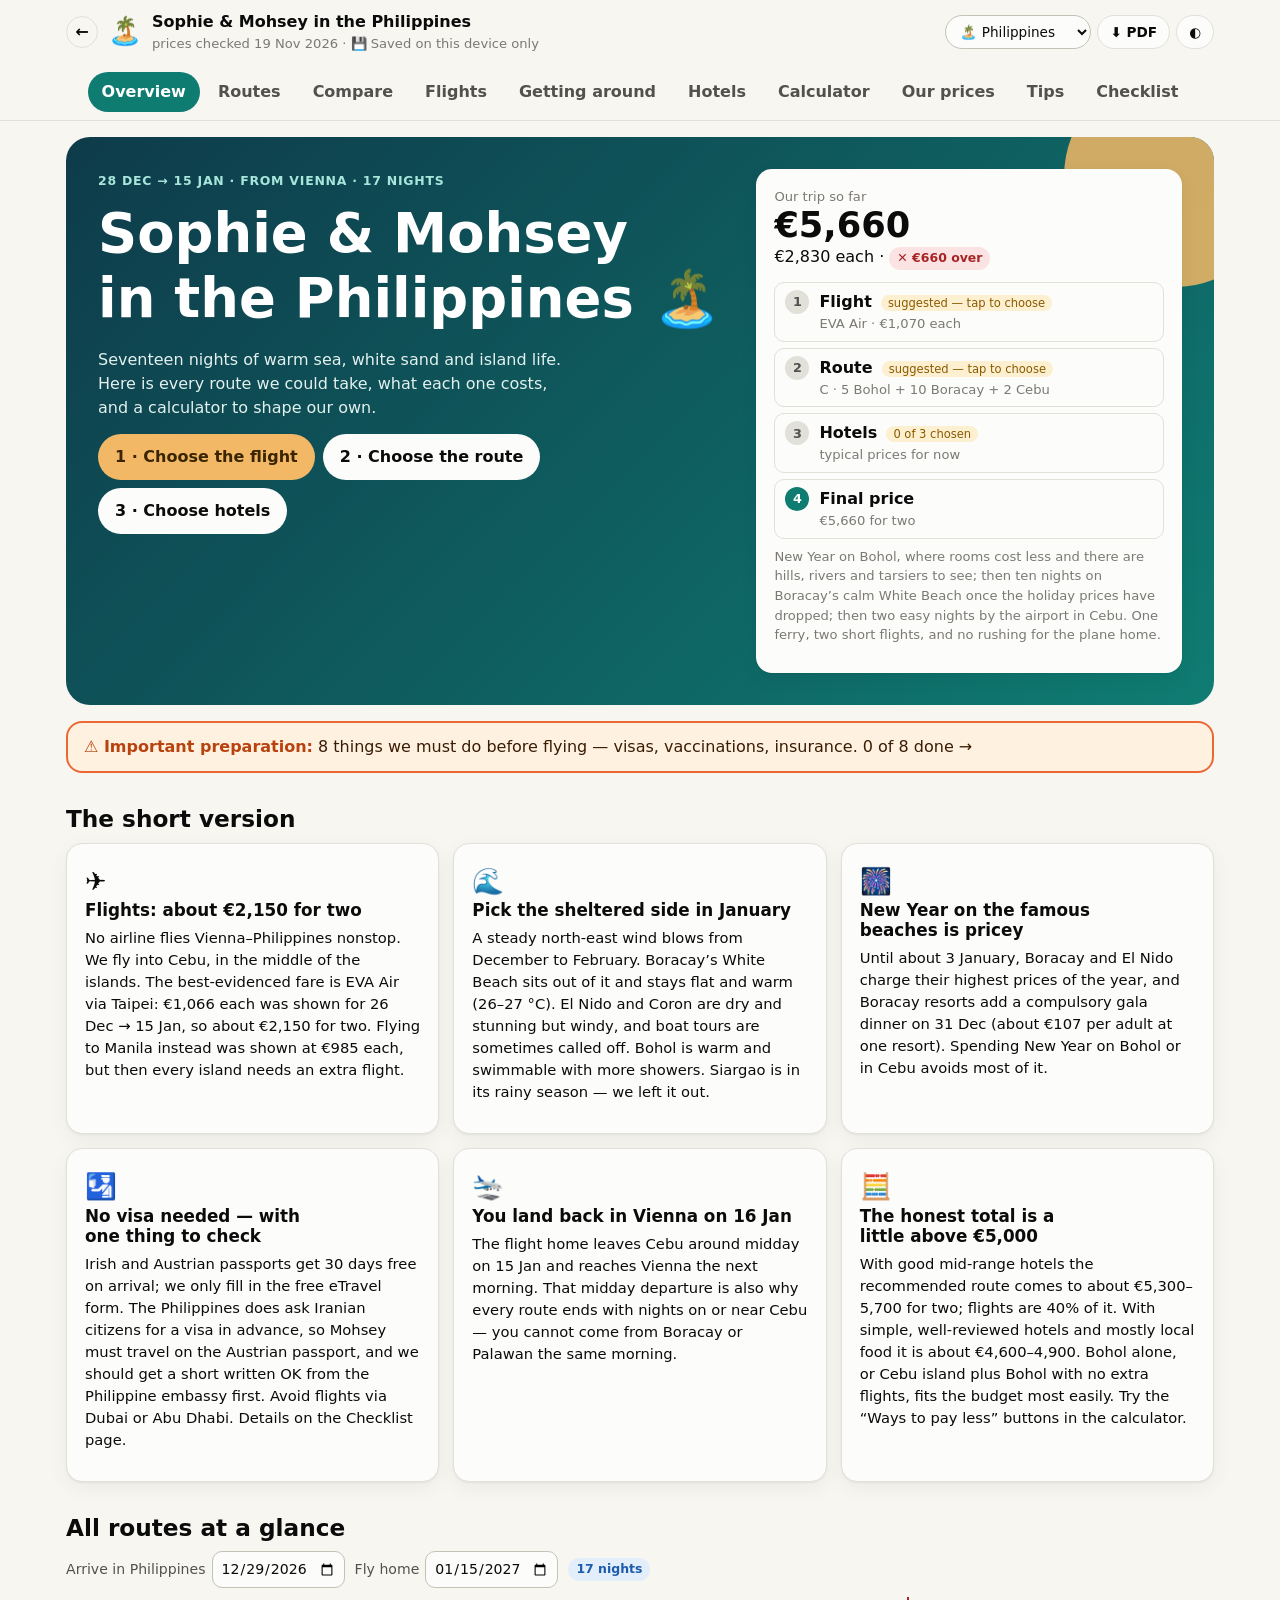
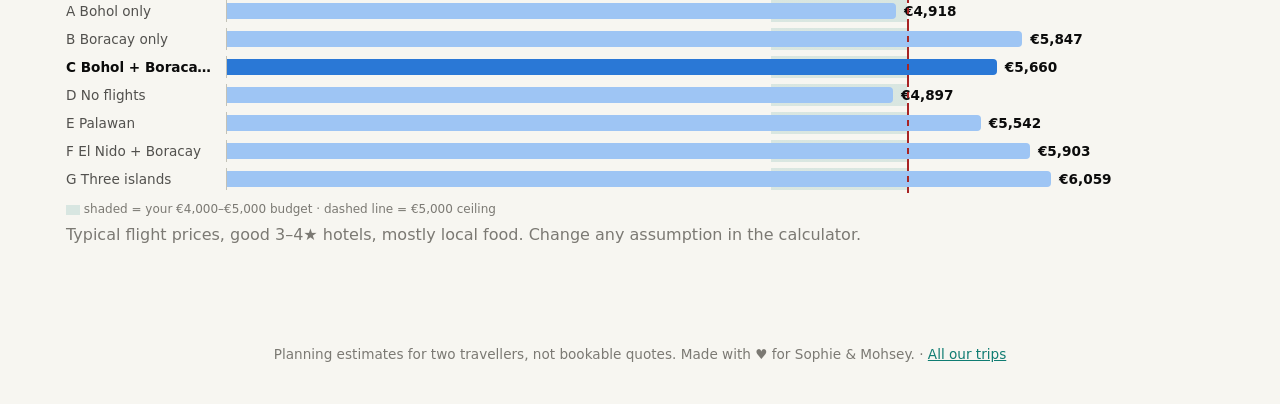
==== philippines/index.html @ cd27efe8 "Add Philippines trip Co-Authored-By: Claude Fable 5.2 <noreply@anthropic.com> Claude-Session: https:" ====
<!doctype html>
<html lang="en">
<head>
<meta charset="utf-8">
<meta name="viewport" content="width=device-width, initial-scale=1">
<title>Our trip</title>
<meta name="description" content="Our trip planner: routes, prices, flights, hotels and a live budget calculator.">
<meta name="robots" content="noindex">
<link rel="icon" href="data:image/svg+xml,<svg xmlns='http://www.w3.org/2000/svg' viewBox='0 0 100 100'><text y='.9em' font-size='90'>🧳</text></svg>">
<link rel="stylesheet" href="../shared/styles.css">
</head>
<body>
<header class="top">
  <div class="brand"><a class="home" href="../" title="All our trips">←</a><span class="logo" id="logo">🧳</span><div><b id="brand">Our trip</b><small>prices checked <span id="updated"></span> · <span id="sync" class="sync off">💾 Saved on this device only</span></small></div></div>
  <div class="top-actions"><select id="tripsw" class="tripsw" aria-label="Switch trip"></select><button class="btn small" id="print" title="Open the PDF report">⬇ PDF</button><button class="btn small" id="theme" title="Light / dark">◐</button></div>
</header>
<nav class="tabs" aria-label="Sections">
  <button data-go="overview">Overview</button>
  <button data-go="routes">Routes</button>
  <button data-go="compare">Compare</button>
  <button data-go="flights">Flights</button>
  <button data-go="around">Getting around</button>
  <button data-go="hotels">Hotels</button>
  <button data-go="calc">Calculator</button>
  <button data-go="mine">Our prices</button>
  <button data-go="tips">Tips</button>
  <button data-go="prep">Checklist</button>
</nav>
<main>
  <section class="tabpane" id="overview"></section>
  <section class="tabpane" id="routes" hidden></section>
  <section class="tabpane" id="compare" hidden></section>
  <section class="tabpane" id="flights" hidden></section>
  <section class="tabpane" id="around" hidden></section>
  <section class="tabpane" id="hotels" hidden></section>
  <section class="tabpane" id="calc" hidden></section>
  <section class="tabpane" id="mine" hidden></section>
  <section class="tabpane" id="tips" hidden></section>
  <section class="tabpane" id="prep" hidden></section>
</main>
<footer>Planning estimates for two travellers, not bookable quotes. Made with ♥ for Sophie &amp; Mohsey. · <a href="../">All our trips</a></footer>
<dialog id="dlg"><div id="dlg-body"></div></dialog>
<div id="tip" role="tooltip" hidden></div>
<script src="../trips.js"></script>
<script src="data.js"></script>
<script src="../shared/app.js"></script>
</body>
</html>
---- shared/styles.css ----
:root{
  color-scheme:light;
  --bg:#f7f6f1; --card:#fcfcfb; --ink:#0b0b0b; --ink2:#52514e; --muted:#7b7973; --line:#e1e0d9; --axis:#c3c2b7;
  --accent:#0f7c72; --accent-ink:#fff; --accent-soft:#e2f2ee; --hero1:#0e3b4a; --hero2:#0f7c72; --sun:#f2b866;
  --s1:#2a78d6; --s1-soft:#9ec5f4; --s2:#eb6834; --s3:#1baf7a; --s4:#eda100; --s5:#e87ba4; --s6:#008300; --s7:#6250d6; --s8:#e34948; --neutral:#b5b3aa;
  --good:#006300; --good-bg:#e3f4e3; --warn:#8a5a00; --warn-bg:#fdf0d0; --bad:#a82424; --bad-bg:#fbe3e3; --info:#1c5cab; --info-bg:#e3eefb;
  --band:rgba(15,124,114,.13); --shadow:0 1px 2px rgba(0,0,0,.05),0 6px 20px rgba(0,0,0,.05); --r:16px;
}
@media (prefers-color-scheme:dark){:root:not([data-theme="light"]){
  color-scheme:dark;
  --bg:#0d0d0d; --card:#1a1a19; --ink:#f0efec; --ink2:#c3c2b7; --muted:#96948d; --line:#2c2c2a; --axis:#383835;
  --accent:#3fc2b3; --accent-ink:#06211e; --accent-soft:#12302c; --hero1:#0a2a35; --hero2:#0c5a53;
  --s1:#3987e5; --s1-soft:#1c5cab; --s2:#d95926; --s3:#199e70; --s4:#c98500; --s5:#d55181; --s6:#0ca30c; --s7:#9085e9; --s8:#e66767; --neutral:#6b6a64;
  --good:#5bd15b; --good-bg:#123312; --warn:#fab219; --warn-bg:#3a2c08; --bad:#f08a8a; --bad-bg:#3d1616; --info:#86b6ef; --info-bg:#10294a;
  --band:rgba(63,194,179,.16); --shadow:0 1px 2px rgba(0,0,0,.4);
}}
:root[data-theme="dark"]{
  color-scheme:dark;
  --bg:#0d0d0d; --card:#1a1a19; --ink:#f0efec; --ink2:#c3c2b7; --muted:#96948d; --line:#2c2c2a; --axis:#383835;
  --accent:#3fc2b3; --accent-ink:#06211e; --accent-soft:#12302c; --hero1:#0a2a35; --hero2:#0c5a53;
  --s1:#3987e5; --s1-soft:#1c5cab; --s2:#d95926; --s3:#199e70; --s4:#c98500; --s5:#d55181; --s6:#0ca30c; --s7:#9085e9; --s8:#e66767; --neutral:#6b6a64;
  --good:#5bd15b; --good-bg:#123312; --warn:#fab219; --warn-bg:#3a2c08; --bad:#f08a8a; --bad-bg:#3d1616; --info:#86b6ef; --info-bg:#10294a;
  --band:rgba(63,194,179,.16); --shadow:0 1px 2px rgba(0,0,0,.4);
}
*{box-sizing:border-box}
html{-webkit-text-size-adjust:100%}
body{margin:0;background:var(--bg);color:var(--ink);font:16px/1.5 system-ui,-apple-system,"Segoe UI",Roboto,sans-serif}
h1,h2,h3,h4{line-height:1.2;margin:0 0 .4em;text-wrap:balance}
h2{font-size:1.45rem;margin-top:2rem} h3{font-size:1.05rem} h4{font-size:.95rem;margin-top:1rem;color:var(--ink2)}
p{margin:.3em 0 .8em} a{color:var(--accent)} small,.small{font-size:.82rem} .muted{color:var(--muted)}
main{max-width:1180px;margin:0 auto;padding:16px 16px 60px}
footer{text-align:center;color:var(--muted);font-size:.85rem;padding:24px 16px 40px}

.top{display:flex;justify-content:space-between;align-items:center;gap:12px;padding:10px 16px;max-width:1180px;margin:0 auto}
.brand{display:flex;gap:10px;align-items:center}.brand small{display:block;color:var(--muted)}.logo{font-size:1.7rem}
.top-actions{display:flex;gap:6px}
.tabs{position:sticky;top:0;z-index:20;display:flex;gap:4px;overflow-x:auto;padding:8px 16px;background:color-mix(in srgb,var(--bg) 92%,transparent);backdrop-filter:blur(8px);border-bottom:1px solid var(--line);scrollbar-width:none}
.tabs::-webkit-scrollbar{display:none}
@media(min-width:1212px){.tabs{justify-content:center}}
.tabs button{flex:none;border:0;background:none;color:var(--ink2);font:inherit;font-weight:600;padding:8px 14px;border-radius:999px;cursor:pointer}
.tabs button:hover{background:var(--accent-soft)}.tabs button.on{background:var(--accent);color:var(--accent-ink)}

.btn{border:1px solid var(--line);background:var(--card);color:var(--ink);font:inherit;font-weight:600;padding:10px 16px;border-radius:999px;cursor:pointer}
.btn:hover{border-color:var(--accent)}.btn.primary{background:var(--accent);border-color:var(--accent);color:var(--accent-ink)}.btn.small{padding:6px 12px;font-size:.85rem}
button:focus-visible,[tabindex]:focus-visible,input:focus-visible,select:focus-visible,summary:focus-visible{outline:2px solid var(--accent);outline-offset:2px}
.card{background:var(--card);border:1px solid var(--line);border-radius:var(--r);padding:18px;box-shadow:var(--shadow)}
.grid3{display:grid;grid-template-columns:repeat(auto-fill,minmax(290px,1fr));gap:14px}
.grid2{display:grid;grid-template-columns:repeat(auto-fit,minmax(min(100%,440px),1fr));gap:14px}
.two{display:grid;grid-template-columns:1fr 1fr;gap:24px}@media(max-width:820px){.two{grid-template-columns:1fr}}
.head{display:flex;justify-content:space-between;align-items:flex-end;gap:12px;flex-wrap:wrap;margin:8px 0 12px}.head h2,.head h3{margin:0}.head p{margin:.2em 0 0}
.ico{font-size:1.6rem}
.pill{display:inline-block;font-size:.72rem;font-weight:700;letter-spacing:.04em;text-transform:uppercase;padding:2px 8px;border-radius:999px;background:var(--line);color:var(--ink2)}
.pill.accent{background:var(--accent);color:var(--accent-ink)}
.status{display:inline-block;font-size:.78rem;font-weight:700;padding:2px 8px;border-radius:999px;white-space:nowrap}
.status.good{color:var(--good);background:var(--good-bg)}.status.warn{color:var(--warn);background:var(--warn-bg)}.status.bad{color:var(--bad);background:var(--bad-bg)}.status.info{color:var(--info);background:var(--info-bg)}
.srcs{display:block;font-size:.76rem;color:var(--muted);margin-top:4px}.srcs a{color:var(--muted)}
.note{background:var(--accent-soft);border-radius:var(--r);padding:12px 16px;margin:10px 0}.note p{margin:.35em 0}
.dots{color:var(--accent);letter-spacing:1px}.dots i{color:var(--line);font-style:normal}
.eyebrow{font-size:.78rem;font-weight:700;letter-spacing:.06em;text-transform:uppercase;color:var(--accent)}

.hero{display:grid;grid-template-columns:1.5fr 1fr;gap:20px;align-items:stretch;background:linear-gradient(135deg,var(--hero1),var(--hero2));color:#fff;border-radius:24px;padding:32px;position:relative;overflow:hidden}
.hero::after{content:"";position:absolute;right:-70px;top:-70px;width:220px;height:220px;border-radius:50%;background:var(--sun);opacity:.85}
.hero h1{font-size:clamp(2rem,6vw,3.4rem);margin:.1em 0 .3em}.hero .eyebrow{color:#a8e6dc}.hero .lede{color:#e3f1ee;max-width:46ch}
.hero-cta{display:flex;gap:8px;flex-wrap:wrap;margin-top:14px}.hero .btn{border-color:transparent}.hero .btn.primary{background:var(--sun);color:#3a2500}
.hero-card{position:relative;z-index:1;background:var(--card);color:var(--ink);border-radius:var(--r);padding:18px;align-self:center;box-shadow:var(--shadow)}
.hero-card small{color:var(--muted);display:block}.hero-card .big{font-size:2.2rem;font-weight:800;line-height:1.1}
@media(max-width:820px){.hero{grid-template-columns:1fr;padding:22px}}

.tablewrap{overflow-x:auto;border:1px solid var(--line);border-radius:var(--r);background:var(--card)}
.tbl{border-collapse:collapse;width:100%;font-size:.9rem;min-width:640px}
.tbl th{text-align:left;font-size:.75rem;text-transform:uppercase;letter-spacing:.04em;color:var(--muted);padding:10px 12px;border-bottom:1px solid var(--line);white-space:nowrap}
.tbl td{padding:10px 12px;border-bottom:1px solid var(--line);vertical-align:top}.tbl tr:last-child td{border-bottom:0}
.tbl td.best{background:var(--good-bg);font-weight:700}.tbl tr.sel td{background:var(--accent-soft)}
.tbl small{color:var(--muted)}

.route{cursor:pointer;display:flex;flex-direction:column;gap:6px;transition:transform .12s,border-color .12s}.route:hover{transform:translateY(-2px);border-color:var(--accent)}
.route.rec{border-color:var(--accent);border-width:2px}
.route-top{display:flex;gap:8px;align-items:center}.route-top .status{margin-left:auto}
.rid{display:inline-grid;place-items:center;width:30px;height:30px;border-radius:9px;background:var(--hero1);color:#fff;font-weight:800}.rid.big{width:46px;height:46px;font-size:1.4rem;flex:none}
.route-path{display:flex;flex-wrap:wrap;gap:4px;align-items:center;font-weight:600}.route-path span{background:var(--accent-soft);border-radius:8px;padding:2px 8px}.route-path i{color:var(--muted);font-style:normal}
.route-price{font-size:1.6rem;font-weight:800}.route-price small{font-size:.78rem;font-weight:500;color:var(--muted)}
.route-facts{display:flex;flex-wrap:wrap;gap:4px 12px;font-size:.85rem;color:var(--ink2)}.more{margin-top:auto;font-size:.85rem;font-weight:600;color:var(--accent)}

dialog{border:0;border-radius:22px;padding:0;width:min(1060px,calc(100vw - 16px));max-height:calc(100dvh - 16px);background:var(--bg);color:var(--ink)}
dialog::backdrop{background:rgba(0,0,0,.5)}#dlg-body{padding:22px}@media(max-width:600px){#dlg-body{padding:14px}}
.det-head{display:flex;gap:12px;align-items:center}.det-head h2{margin:0}.det-head p{margin:0}
.det-actions{display:flex;gap:8px;flex-wrap:wrap;margin-top:16px}
.tiles{display:grid;grid-template-columns:repeat(auto-fit,minmax(150px,1fr));gap:10px;margin:14px 0}
.tile{background:var(--card);border:1px solid var(--line);border-radius:12px;padding:10px 12px;display:flex;flex-direction:column;gap:2px;align-items:flex-start}
.tile small{color:var(--muted)}.tile b{font-size:1.4rem}.tile b span{font-size:.9rem;font-weight:500;color:var(--muted)}.tile .muted{font-size:.75rem}

.tl{list-style:none;margin:0 0 12px;padding:0}
.tl-stop{display:flex;gap:10px;align-items:center;background:var(--card);border:1px solid var(--line);border-radius:12px;padding:10px 12px}
.tl-stop>div{flex:1;font-size:.9rem}.tl-emoji{font-size:1.5rem}.tl-n{font-size:1.3rem;font-weight:800;text-align:right;white-space:nowrap}.tl-n small{font-size:.7rem;font-weight:500;color:var(--muted)}
.tl-leg{font-size:.82rem;color:var(--ink2);padding:6px 0 6px 22px;margin-left:22px;border-left:2px dashed var(--axis)}
.pros,.cons{margin:.2em 0 1em;padding-left:0;list-style:none}.pros li,.cons li{padding-left:1.5em;position:relative;margin:.3em 0;font-size:.92rem}
.pros li::before{content:"✓";position:absolute;left:0;color:var(--good);font-weight:800}.cons li::before{content:"!";position:absolute;left:.25em;color:var(--warn);font-weight:800}

.lines{border:1px solid var(--line);border-radius:12px;background:var(--card);overflow:hidden}
.line summary,.line.total,.line.pp{display:flex;align-items:center;gap:8px;padding:10px 12px;cursor:pointer;list-style:none}
.line summary::-webkit-details-marker{display:none}.line summary::after{content:"＋";color:var(--muted);margin-left:6px;font-size:.8rem}.line[open] summary::after{content:"－"}
.line summary i{width:12px;height:12px;border-radius:4px;flex:none}.line summary span,.line.total span,.line.pp span{flex:1}
.line+.line,.lines details+details{border-top:1px solid var(--line)}
.line.total{background:var(--hero1);color:#fff;font-size:1.1rem;cursor:default}.line.pp{cursor:default;color:var(--ink2);font-size:.9rem}
.line-body{padding:4px 12px 10px 32px;background:var(--bg)}
.sub>div{display:flex;justify-content:space-between;gap:8px;font-size:.9rem;margin-top:8px}.sub p{font-size:.8rem;color:var(--ink2);margin:.1em 0}

.legend{display:flex;flex-wrap:wrap;gap:4px 14px;font-size:.78rem;color:var(--ink2);margin-bottom:10px}.legend i{display:inline-block;width:10px;height:10px;border-radius:3px;margin-right:5px}
.bars{display:flex;flex-direction:column;gap:6px}
.bar-row{display:grid;grid-template-columns:minmax(90px,150px) 1fr;gap:10px;align-items:center;font-size:.85rem}
.bar-label{color:var(--ink2);overflow:hidden;text-overflow:ellipsis;white-space:nowrap}.bar-row.hl .bar-label{color:var(--ink);font-weight:700}
.bar-track{position:relative;height:22px;display:flex;align-items:center;gap:8px;border-left:1px solid var(--axis);border-radius:0 4px 4px 0}
.bar-fill{height:16px;border-radius:0 4px 4px 0;flex:none}
.bar-val{font-weight:600;white-space:nowrap;font-variant-numeric:tabular-nums}.bar-val small{color:var(--muted);font-weight:500}
.stack{display:flex;gap:2px;height:16px;flex:none}.stack span{min-width:2px}.stack span:last-child{border-radius:0 4px 4px 0}.stack span:hover{filter:brightness(1.12)}
.ref{position:absolute;top:-3px;bottom:-3px;border-left:2px dashed var(--bad);z-index:1;pointer-events:none}
.range{position:absolute;height:10px;border-radius:5px;opacity:.45}.dot{position:absolute;width:12px;height:12px;border-radius:50%;background:var(--s1);border:2px solid var(--card);transform:translateX(-50%)}
.bar-note{font-size:.75rem;color:var(--muted);margin-top:4px}.bandkey{display:inline-block;width:14px;height:10px;background:var(--band);vertical-align:middle}
#tip{position:fixed;z-index:99;background:var(--ink);color:var(--bg);font-size:.8rem;padding:6px 10px;border-radius:8px;pointer-events:none;max-width:280px}

.seg{display:inline-flex;background:var(--line);border-radius:999px;padding:3px;flex-wrap:wrap}
.seg button{border:0;background:none;font:inherit;font-size:.85rem;font-weight:600;color:var(--ink2);padding:6px 12px;border-radius:999px;cursor:pointer}
.seg button.on{background:var(--card);color:var(--ink);box-shadow:0 1px 2px rgba(0,0,0,.15)}
.controls{display:flex;flex-direction:column;gap:10px;margin:10px 0 14px}.ctl{display:flex;gap:10px;align-items:center;flex-wrap:wrap;margin:8px 0;font-size:.9rem}
.chips{display:flex;flex-wrap:wrap;gap:6px}
.chip{display:inline-flex;gap:6px;align-items:center;border:1px solid var(--line);background:var(--card);border-radius:999px;padding:6px 12px;font:inherit;font-size:.85rem;color:var(--ink);cursor:pointer}
.chip.on{background:var(--accent);border-color:var(--accent);color:var(--accent-ink)}.chip input{accent-color:var(--accent)}
input[type=search],select,input[type=number]{font:inherit;color:var(--ink);background:var(--card);border:1px solid var(--axis);border-radius:10px;padding:8px 10px;max-width:100%}
input[type=search]{width:100%;max-width:420px}input[type=range]{width:100%;accent-color:var(--accent)}

.mode-price{font-size:1.4rem;font-weight:800}.mode-price small{font-size:.75rem;font-weight:500;color:var(--muted)}
.mode dl{display:grid;grid-template-columns:auto 1fr;gap:2px 12px;font-size:.88rem;margin:.6em 0}.mode dt{color:var(--muted)}.mode dd{margin:0;font-weight:600}
.pricechip{display:inline-block;background:var(--accent-soft);border-radius:8px;padding:2px 8px;font-weight:600;font-size:.88rem}
.card p{font-size:.92rem}

.calc{display:grid;grid-template-columns:minmax(0,1.1fr) minmax(0,1fr);gap:16px;align-items:start}
#calc-inputs{display:flex;flex-direction:column;gap:12px}
.sticky{position:sticky;top:60px;max-height:calc(100dvh - 72px);overflow:auto}
@media(max-width:900px){.calc{grid-template-columns:1fr}.sticky{position:static;max-height:none}#calc-result{order:-1}}
.stoprow{display:flex;gap:6px;align-items:center;margin-bottom:8px;flex-wrap:wrap}.stoprow select{flex:1;min-width:150px}
.stepper{display:inline-flex;align-items:center;border:1px solid var(--axis);border-radius:10px;overflow:hidden}
.stepper button{border:0;background:var(--accent-soft);color:var(--ink);font:inherit;font-weight:800;width:36px;height:36px;cursor:pointer}.stepper output{width:34px;text-align:center;font-weight:700}
.icon{border:1px solid var(--line);background:var(--card);color:var(--ink2);border-radius:8px;width:32px;height:32px;cursor:pointer}.icon:disabled{opacity:.3}
.field{display:block;font-size:.88rem;color:var(--ink2);margin:10px 0}.field select,.field input[type=number]{display:block;width:100%;margin-top:4px}.field output{float:right;font-weight:700;color:var(--ink)}
.check{display:flex;gap:8px;align-items:flex-start;padding:6px 0;font-size:.9rem;cursor:pointer}.check input{margin-top:4px;accent-color:var(--accent);flex:none}.check span{flex:1}.check small{display:block;color:var(--muted)}.check b{white-space:nowrap}
.todo input:checked+span{text-decoration:line-through;color:var(--muted)}
.mini{width:100%;border-collapse:collapse;font-size:.88rem;margin-top:8px}.mini th{font-size:.72rem;color:var(--muted);text-align:left;font-weight:600}.mini td{padding:3px 6px 3px 0}.mini input{width:100%;min-width:60px}
.total-big{font-size:2.6rem;font-weight:800;line-height:1.1}
.gauge{position:relative;height:22px;background:var(--line);border-radius:6px;margin-top:12px;display:flex;align-items:center}.gauge .stack{height:22px}.gauge .stack span:first-child{border-radius:6px 0 0 6px}
.gauge-band{position:absolute;top:0;bottom:0;background:var(--band)}.gauge-lbl{display:flex;justify-content:space-between;font-size:.75rem;color:var(--muted);margin:4px 0 10px}
.minitiles{display:flex;flex-wrap:wrap;gap:6px 14px;font-size:.85rem;color:var(--ink2);margin-bottom:6px}
.tip-top{display:flex;justify-content:space-between;gap:6px;margin-bottom:8px;flex-wrap:wrap}
.sources{font-size:.85rem;columns:2;column-gap:32px;padding-left:1.4em}@media(max-width:700px){.sources{columns:1}}.sources li{margin:.3em 0;break-inside:avoid}

body.print .tabs,body.print .top-actions,body.print footer{display:none}
body.print main{max-width:none;padding:0 4px}body.print .tabpane{break-before:page}body.print #overview{break-before:auto}
body.print .card,body.print .tablewrap,body.print .bar-row,body.print tr{break-inside:avoid}body.print .pb{break-before:page;margin-top:0}
body.print .card{box-shadow:none}body.print .tbl{min-width:0;font-size:.78rem}body.print .sticky{position:static;max-height:none}body.print .calc{grid-template-columns:1fr 1fr}
body.print .hero{print-color-adjust:exact;-webkit-print-color-adjust:exact}body.print *{print-color-adjust:exact;-webkit-print-color-adjust:exact}

.stackcol{display:flex;flex-direction:column;gap:12px}
.tablewrap.flat{border:0;border-radius:0;background:none}
.num{text-align:right;font-variant-numeric:tabular-nums;white-space:nowrap}
.ovtbl td,.sumtbl td{padding:5px 8px 5px 0;border-bottom:1px solid var(--line);vertical-align:middle}.ovtbl input{width:96px}.ovtbl small{color:var(--muted)}
input.set{border-color:var(--accent);background:var(--accent-soft);font-weight:700}
.sumtbl{margin-bottom:14px}.sumtbl th.num,.sumtbl th{white-space:nowrap}
body.print #mine,body.print #calc{display:none}
body.print .tips .card{padding:10px}body.print .grid3{grid-template-columns:repeat(3,1fr)}body.print .pb{break-before:auto;margin-top:14px}body.print .det-head{break-after:avoid}
.bar-track{margin-right:64px}
.stack{min-width:0}
@media(max-width:900px){.calc{grid-template-columns:minmax(0,1fr)}}
select{min-width:0;width:100%}.stoprow select{width:auto}
@media(max-width:520px){.bar-row{grid-template-columns:minmax(70px,96px) 1fr}.hero h1{font-size:2rem}}

.savers{border:1px solid var(--line);border-radius:14px;padding:12px;margin:12px 0;background:var(--bg)}
.saver{display:flex;gap:10px;align-items:center;width:100%;text-align:left;font:inherit;color:var(--ink);background:var(--card);border:1px solid var(--line);border-radius:12px;padding:9px 12px;margin-bottom:6px;cursor:pointer}
.saver:hover{border-color:var(--accent)}.saver.on{background:var(--accent-soft);border-color:var(--accent)}
.sv-ico{font-size:1.2rem;width:26px;text-align:center;flex:none}.sv-txt{flex:1;min-width:0}.sv-txt b{display:block;font-size:.92rem}.sv-txt small{display:block;color:var(--muted);font-size:.78rem}
.sv-amt{font-weight:800;color:var(--good);white-space:nowrap;font-variant-numeric:tabular-nums}.saver.on .sv-amt{color:var(--ink2);font-weight:600;font-size:.8rem}
.moretips{margin-top:8px;font-size:.88rem}.moretips summary{cursor:pointer;color:var(--accent);font-weight:600}
.hotelmini{list-style:none;padding:0;margin:.2em 0 .8em;font-size:.88rem}.hotelmini li{display:flex;gap:8px;justify-content:space-between;padding:4px 0;border-bottom:1px solid var(--line);flex-wrap:wrap}.hotelmini li span:last-child{white-space:nowrap;font-weight:600}
.hotel h3{margin-bottom:0}.hotel .det-actions{margin-top:10px}

.hotel.chosen{border:2px solid var(--accent)}.hotelmini li.chosen{color:var(--accent)}
.addgrid{display:grid;grid-template-columns:repeat(auto-fit,minmax(180px,1fr));gap:0 12px}.addhotel{margin-top:16px}.addhotel input{width:100%;display:block;margin-top:4px}
input[type=text],input[type=url]{font:inherit;color:var(--ink);background:var(--card);border:1px solid var(--axis);border-radius:10px;padding:8px 10px;max-width:100%}
.sumtbl select{max-width:340px}

.tripctl{margin:6px 0 12px}.tripctl .stepper button:disabled{opacity:.35}
.flightsum{border:2px solid var(--accent);margin-bottom:8px}.fs-row{display:flex;justify-content:space-between;gap:12px;align-items:flex-end;flex-wrap:wrap;margin-top:4px}.fs-row h3{margin:0;font-size:1.3rem}.fs-row p{margin:0}
.fs-price b{font-size:2rem;line-height:1}.fs-price small{color:var(--muted)}.flightsum input{display:block;width:100%;max-width:260px;margin-top:4px}
.flist{display:flex;flex-direction:column;gap:8px}.frow{background:var(--card);border:1px solid var(--line);border-radius:14px;overflow:hidden}.frow.on{border:2px solid var(--accent);background:var(--accent-soft)}
.fpick{display:flex;gap:12px;align-items:center;width:100%;text-align:left;font:inherit;color:var(--ink);background:none;border:0;padding:12px 14px;cursor:pointer}
.radio{width:20px;height:20px;border-radius:50%;border:2px solid var(--axis);flex:none}.frow.on .radio{border-color:var(--accent);background:radial-gradient(var(--accent) 45%,transparent 50%)}
.f-main{flex:1;min-width:0}.f-main small{display:block;color:var(--muted)}.f-main .pill{margin-left:4px}
.f-price{text-align:right;display:flex;flex-direction:column;align-items:flex-end;gap:2px}.f-price b{font-size:1.25rem}.f-price small{color:var(--muted);margin-top:-4px}
.frow details{padding:0 14px 0 46px;font-size:.85rem}.frow details summary{cursor:pointer;color:var(--accent);padding-bottom:8px}.frow details p{color:var(--ink2)}
.fold{margin-top:12px}.fold summary{cursor:pointer}.fold p{font-size:.92rem}
@media(max-width:520px){.f-price .status{white-space:normal;text-align:right;max-width:110px}}

.tripctl label{display:inline-flex;gap:6px;align-items:center;font-size:.88rem;color:var(--ink2)}input[type=date]{font:inherit;color:var(--ink);background:var(--card);border:1px solid var(--axis);border-radius:10px;padding:6px 8px}
.card.dates{border:2px solid var(--accent)}

.must{background:#fff1e0;border:2px solid #eb6834;border-radius:var(--r);padding:16px 18px;margin-bottom:22px;color:#3a1c05}
.must h2{margin-top:0;color:#b8430f}.must .check small{color:#6b4423}.must .srcs,.must .srcs a{color:#6b4423}
.must em{font-style:normal;font-size:.72rem;font-weight:700;text-transform:uppercase;letter-spacing:.04em;background:#eb6834;color:#fff;border-radius:999px;padding:2px 8px;margin-left:6px;white-space:nowrap}
.must .check input{accent-color:#eb6834}.must .todo input:checked+span{color:#8a6a50}
.mustbar{display:block;margin-top:16px;background:#fff1e0;border:2px solid #eb6834;border-radius:var(--r);padding:12px 16px;color:#3a1c05;text-decoration:none}.mustbar b{color:#b8430f}
@media (prefers-color-scheme:dark){:root:not([data-theme="light"]) .must,:root:not([data-theme="light"]) .mustbar{background:#3a1e0c;color:#ffe3cc}:root:not([data-theme="light"]) .must h2,:root:not([data-theme="light"]) .mustbar b{color:#ff9b66}:root:not([data-theme="light"]) .must .check small,:root:not([data-theme="light"]) .must .srcs,:root:not([data-theme="light"]) .must .srcs a{color:#e0b99c}}
:root[data-theme="dark"] .must,:root[data-theme="dark"] .mustbar{background:#3a1e0c;color:#ffe3cc}:root[data-theme="dark"] .must h2,:root[data-theme="dark"] .mustbar b{color:#ff9b66}:root[data-theme="dark"] .must .check small,:root[data-theme="dark"] .must .srcs,:root[data-theme="dark"] .must .srcs a{color:#e0b99c}
.must em{display:inline-block;margin:2px 0 2px 6px}.check span{min-width:0;overflow-wrap:anywhere}
.must .check b{white-space:normal}

.flow{display:grid;grid-template-columns:repeat(4,1fr);gap:6px;margin:4px 0 16px}
.flow a{display:flex;gap:8px;align-items:center;text-decoration:none;color:var(--ink);background:var(--card);border:1px solid var(--line);border-radius:12px;padding:8px 10px;min-width:0}
.flow a.cur{border:2px solid var(--accent);background:var(--accent-soft)}.fl-n{flex:none;display:inline-grid;place-items:center;width:24px;height:24px;border-radius:50%;background:var(--line);color:var(--ink2);font-weight:800;font-size:.8rem}
.ok>.fl-n,.ok .fl-n{background:var(--accent);color:var(--accent-ink)}.fl-t{min-width:0}.fl-t b{display:block;font-size:.85rem}.fl-t small{display:block;color:var(--muted);font-size:.74rem;white-space:nowrap;overflow:hidden;text-overflow:ellipsis}
@media(max-width:700px){.flow{grid-template-columns:repeat(2,1fr)}}
.steps{list-style:none;margin:12px 0 8px;padding:0;display:flex;flex-direction:column;gap:6px}.steps a{display:flex;gap:10px;align-items:flex-start;text-decoration:none;color:var(--ink);border:1px solid var(--line);border-radius:10px;padding:7px 10px}
.steps a:hover{border-color:var(--accent)}.steps small{display:block;color:var(--muted)}.steps em{font-style:normal;font-size:.72rem;color:var(--warn);background:var(--warn-bg);border-radius:999px;padding:1px 7px;margin-left:4px}
.hero-card{align-self:stretch}.route .det-actions{margin-top:auto;align-items:center;justify-content:space-between}.route .more{margin:0}
.chip.dim{opacity:.6}

.sync.on{color:var(--good)}.sync.busy{color:var(--info)}.sync.off{color:var(--muted)}

.fdates{font-size:.92rem;margin:.6em 0}

.home{display:inline-grid;place-items:center;width:32px;height:32px;border-radius:50%;border:1px solid var(--line);text-decoration:none;color:var(--ink);font-weight:800}
.tripsw{width:auto;max-width:150px;border-radius:999px;padding:6px 10px;font-size:.85rem}
.top{flex-wrap:wrap}.brand{min-width:0;flex:1 1 220px}.brand b{overflow-wrap:anywhere}
@media(max-width:520px){.tripsw{max-width:120px}}
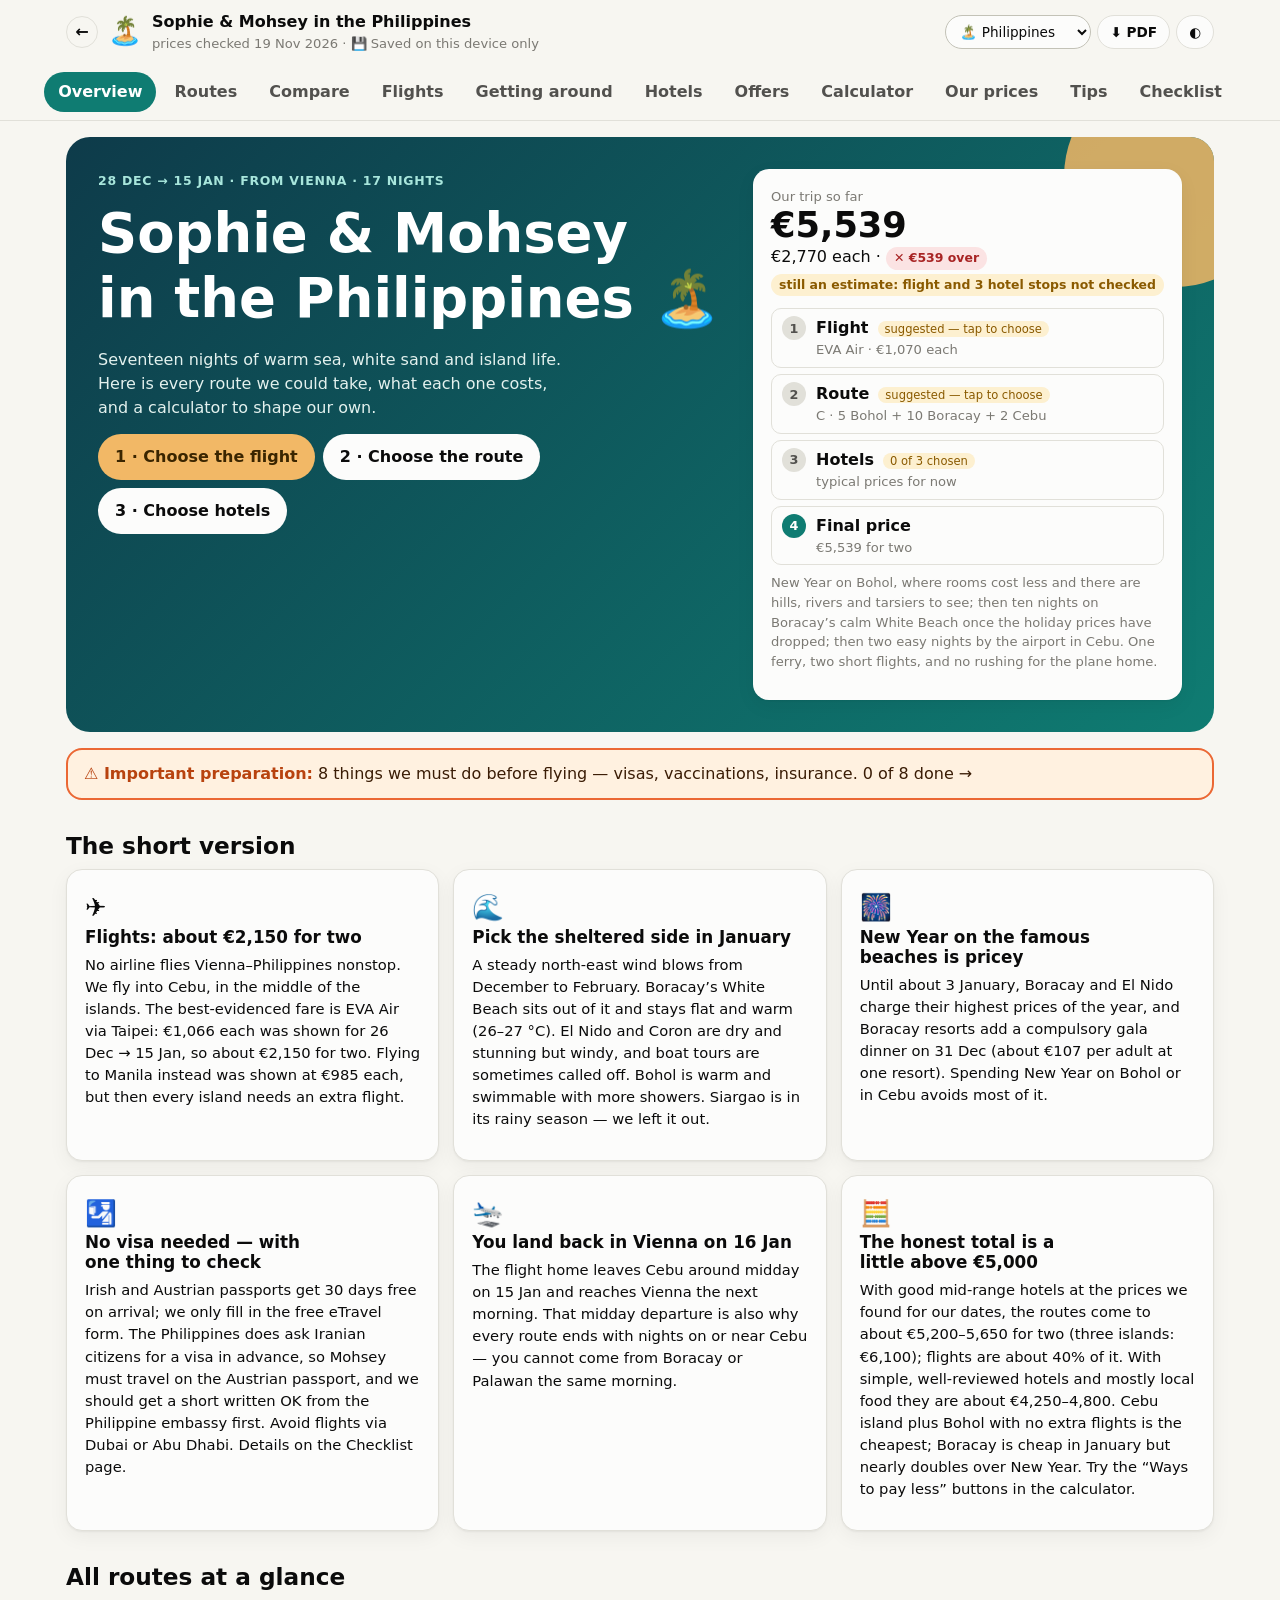
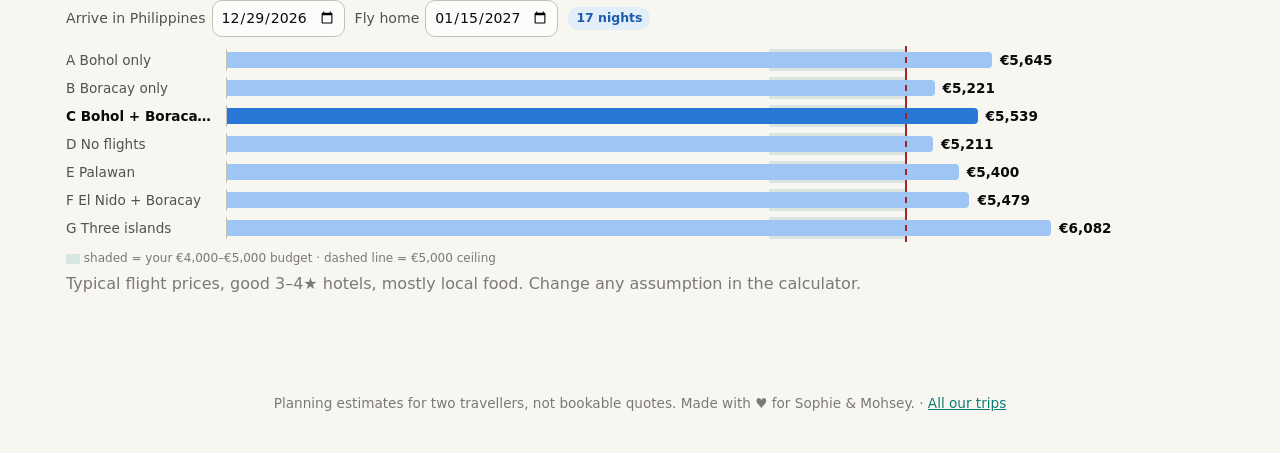
==== commit 431a4a36: "Add Offers page comparing travel-company packages with our own plan Co-Authored-By: Claude Fable 5.2" ====
--- a/philippines/index.html
+++ b/philippines/index.html
@@ -21,6 +21,7 @@
   <button data-go="flights">Flights</button>
   <button data-go="around">Getting around</button>
   <button data-go="hotels">Hotels</button>
+  <button data-go="offers">Offers</button>
   <button data-go="calc">Calculator</button>
   <button data-go="mine">Our prices</button>
   <button data-go="tips">Tips</button>
@@ -33,6 +34,7 @@
   <section class="tabpane" id="flights" hidden></section>
   <section class="tabpane" id="around" hidden></section>
   <section class="tabpane" id="hotels" hidden></section>
+  <section class="tabpane" id="offers" hidden></section>
   <section class="tabpane" id="calc" hidden></section>
   <section class="tabpane" id="mine" hidden></section>
   <section class="tabpane" id="tips" hidden></section>
--- a/shared/styles.css
+++ b/shared/styles.css
@@ -229,3 +229,10 @@
 .tripsw{width:auto;max-width:150px;border-radius:999px;padding:6px 10px;font-size:.85rem}
 .top{flex-wrap:wrap}.brand{min-width:0;flex:1 1 220px}.brand b{overflow-wrap:anywhere}
 @media(max-width:520px){.tripsw{max-width:120px}}
+
+.real{font-size:.85rem;margin:10px 0;display:flex;flex-wrap:wrap;gap:6px;align-items:center}.hotel input[data-hstay]{display:block;width:100%;margin-top:4px}
+
+.incl{display:grid;grid-template-columns:auto 1fr;gap:4px 12px;font-size:.88rem;margin:.6em 0}.incl dt{color:var(--muted)}.incl dd{margin:0}
+.offer .line{border:1px solid var(--line);border-radius:10px;margin-top:10px}.offer .line.total{border-radius:10px;margin-top:6px}
+input.fx{width:70px;padding:2px 6px;border-radius:8px}.sumtbl th{vertical-align:bottom}
+.addhotel input[type=checkbox]{width:auto;display:inline-block;margin:0}
